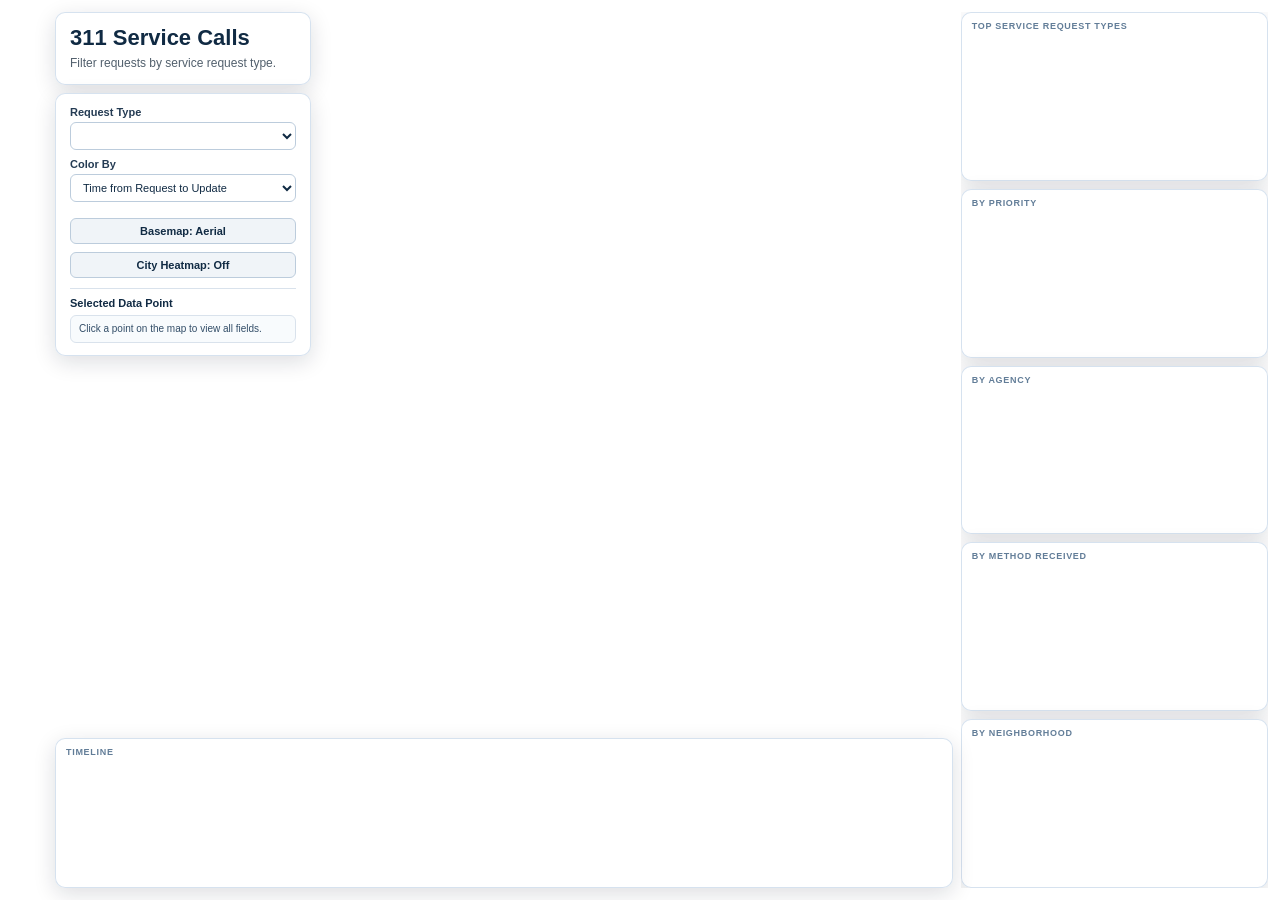
==== index.html @ 01a83998 "Level-7 heatmap" ====
<!DOCTYPE html>
<html>
<head>
    <title>Interactive map with Leaflet</title>
    <link rel="icon" href="data:;base64,iVBORwOKGO=" />
    <link rel="stylesheet" href="css/leaflet.css">
    <link rel="stylesheet" href="css/filterPanel.css">
    <link rel="stylesheet" href="css/barChart.css">
    <link rel="stylesheet" href="css/style.css">
    <link rel="stylesheet" href="css/neighborhoodHeatmap.css">
    <link rel="stylesheet" href="css/cityGridHeatmap.css">
    <link rel="stylesheet" href="css/priorityPieChart.css">
</head>
<body>

    <!-- Map: full-viewport base layer -->
    <div id="my-map"></div>

    <!-- Left column: header panel + toolbar panel stacked -->
    <div class="left-column">
        <div class="header-panel">
            <h1>311 Service Calls</h1>
            <p class="panel-description">Filter requests by service request type.</p>
        </div>
        <div class="toolbar-panel">
            <label for="sr-type-selector" class="filter-label">Request Type</label>
            <select id="sr-type-selector" class="filter-select"></select>
            <label for="color-by-selector" class="filter-label">Color By</label>
            <select id="color-by-selector" class="filter-select">
                <option value="timeGap">Time from Request to Update</option>
                <option value="neighborhood">Neighborhood</option>
                <option value="priority">Priority</option>
                <option value="agency">Public Agency</option>
            </select>
            <div id="color-legend" class="color-legend"></div>
            <button id="map-style-toggle" class="map-style-toggle" type="button">Basemap: Aerial</button>
            <button id="city-heatmap-toggle" class="map-style-toggle city-heatmap-toggle" type="button">City Heatmap: Off</button>
            <div id="filter-summary" class="filter-summary"></div>
            <div id="missing-gps" class="missing-gps-info"></div>
            <button id="clear-selection" class="clear-selection-btn" type="button" style="display:none;">Clear Selection</button>
            <div class="selected-point-panel">
                <div class="selected-point-title">Selected Data Point</div>
                <div id="selected-point-details" class="selected-point-details">Click a point on the map to view all fields.</div>
            </div>
        </div>
    </div>

    <!-- Charts panel: right side, full height, 5 charts -->
    <div class="charts-panel">
        <div class="chart-card" id="chart-sr-type">
            <div class="chart-title">Top Service Request Types</div>
            <div class="chart-legend-container"></div>
            <div class="chart-body"></div>
        </div>
        <div class="chart-card" id="chart-priority">
            <div class="chart-title">By Priority</div>
            <div class="chart-legend-container"></div>
            <div class="chart-body"></div>
        </div>
        <div class="chart-card" id="chart-agency">
            <div class="chart-title">By Agency</div>
            <div class="chart-legend-container"></div>
            <div class="chart-body"></div>
        </div>
        <div class="chart-card" id="chart-method-received">
            <div class="chart-title">By Method Received</div>
            <div class="chart-legend-container"></div>
            <div class="chart-body"></div>
        </div>
        <div class="chart-card" id="chart-neighborhood">
            <div class="chart-title">By Neighborhood</div>
            <div class="chart-legend-container"></div>
            <div class="chart-body"></div>
        </div>
    </div>

    <!-- Timeline panel: bottom center, spans between left side and charts panel -->
    <div class="timeline-panel">
        <div class="chart-title">Timeline</div>
        <div class="chart-body" id="chart-timeline"></div>
    </div>

    <div id="tooltip"></div>

    <script src="js/d3.v6.min.js"></script>
    <script src="js/leaflet.js"></script>
    <script src="js/leafletMap.js"></script>
    <script src="js/cityGridHeatmap.js"></script>
    <script src="js/filterPanel.js"></script>
    <script src="js/neighborhoodHeatmap.js"></script>
    <script src="js/priorityPieChart.js"></script>
    <script src="js/barChart.js"></script>
    <script src="js/main.js"></script>

</body>
</html>
---- css/leaflet.css ----
/* required styles */

.leaflet-pane,
.leaflet-tile,
.leaflet-marker-icon,
.leaflet-marker-shadow,
.leaflet-tile-container,
.leaflet-pane > svg,
.leaflet-pane > canvas,
.leaflet-zoom-box,
.leaflet-image-layer,
.leaflet-layer {
	position: absolute;
	left: 0;
	top: 0;
	}
.leaflet-container {
	overflow: hidden;
	}
.leaflet-tile,
.leaflet-marker-icon,
.leaflet-marker-shadow {
	-webkit-user-select: none;
	   -moz-user-select: none;
	        user-select: none;
	  -webkit-user-drag: none;
	}
/* Prevents IE11 from highlighting tiles in blue */
.leaflet-tile::selection {
	background: transparent;
}
/* Safari renders non-retina tile on retina better with this, but Chrome is worse */
.leaflet-safari .leaflet-tile {
	image-rendering: -webkit-optimize-contrast;
	}
/* hack that prevents hw layers "stretching" when loading new tiles */
.leaflet-safari .leaflet-tile-container {
	width: 1600px;
	height: 1600px;
	-webkit-transform-origin: 0 0;
	}
.leaflet-marker-icon,
.leaflet-marker-shadow {
	display: block;
	}
/* .leaflet-container svg: reset svg max-width decleration shipped in Joomla! (joomla.org) 3.x */
/* .leaflet-container img: map is broken in FF if you have max-width: 100% on tiles */
.leaflet-container .leaflet-overlay-pane svg,
.leaflet-container .leaflet-marker-pane img,
.leaflet-container .leaflet-shadow-pane img,
.leaflet-container .leaflet-tile-pane img,
.leaflet-container img.leaflet-image-layer,
.leaflet-container .leaflet-tile {
	max-width: none !important;
	max-height: none !important;
	}

.leaflet-container.leaflet-touch-zoom {
	-ms-touch-action: pan-x pan-y;
	touch-action: pan-x pan-y;
	}
.leaflet-container.leaflet-touch-drag {
	-ms-touch-action: pinch-zoom;
	/* Fallback for FF which doesn't support pinch-zoom */
	touch-action: none;
	touch-action: pinch-zoom;
}
.leaflet-container.leaflet-touch-drag.leaflet-touch-zoom {
	-ms-touch-action: none;
	touch-action: none;
}
.leaflet-container {
	-webkit-tap-highlight-color: transparent;
}
.leaflet-container a {
	-webkit-tap-highlight-color: rgba(51, 181, 229, 0.4);
}
.leaflet-tile {
	filter: inherit;
	visibility: hidden;
	}
.leaflet-tile-loaded {
	visibility: inherit;
	}
.leaflet-zoom-box {
	width: 0;
	height: 0;
	-moz-box-sizing: border-box;
	     box-sizing: border-box;
	z-index: 800;
	}
/* workaround for https://bugzilla.mozilla.org/show_bug.cgi?id=888319 */
.leaflet-overlay-pane svg {
	-moz-user-select: none;
	}

.leaflet-pane         { z-index: 400; }

.leaflet-tile-pane    { z-index: 200; }
.leaflet-overlay-pane { z-index: 400; }
.leaflet-shadow-pane  { z-index: 500; }
.leaflet-marker-pane  { z-index: 600; }
.leaflet-tooltip-pane   { z-index: 650; }
.leaflet-popup-pane   { z-index: 700; }

.leaflet-map-pane canvas { z-index: 100; }
.leaflet-map-pane svg    { z-index: 200; }

.leaflet-vml-shape {
	width: 1px;
	height: 1px;
	}
.lvml {
	behavior: url(#default#VML);
	display: inline-block;
	position: absolute;
	}


/* control positioning */

.leaflet-control {
	position: relative;
	z-index: 800;
	pointer-events: visiblePainted; /* IE 9-10 doesn't have auto */
	pointer-events: auto;
	}
.leaflet-top,
.leaflet-bottom {
	position: absolute;
	z-index: 1000;
	pointer-events: none;
	}
.leaflet-top {
	top: 0;
	}
.leaflet-right {
	right: 0;
	}
.leaflet-bottom {
	bottom: 0;
	}
.leaflet-left {
	left: 0;
	}
.leaflet-control {
	float: left;
	clear: both;
	}
.leaflet-right .leaflet-control {
	float: right;
	}
.leaflet-top .leaflet-control {
	margin-top: 10px;
	}
.leaflet-bottom .leaflet-control {
	margin-bottom: 10px;
	}
.leaflet-left .leaflet-control {
	margin-left: 10px;
	}
.leaflet-right .leaflet-control {
	margin-right: 10px;
	}


/* zoom and fade animations */

.leaflet-fade-anim .leaflet-tile {
	will-change: opacity;
	}
.leaflet-fade-anim .leaflet-popup {
	opacity: 0;
	-webkit-transition: opacity 0.2s linear;
	   -moz-transition: opacity 0.2s linear;
	        transition: opacity 0.2s linear;
	}
.leaflet-fade-anim .leaflet-map-pane .leaflet-popup {
	opacity: 1;
	}
.leaflet-zoom-animated {
	-webkit-transform-origin: 0 0;
	    -ms-transform-origin: 0 0;
	        transform-origin: 0 0;
	}
.leaflet-zoom-anim .leaflet-zoom-animated {
	will-change: transform;
	}
.leaflet-zoom-anim .leaflet-zoom-animated {
	-webkit-transition: -webkit-transform 0.25s cubic-bezier(0,0,0.25,1);
	   -moz-transition:    -moz-transform 0.25s cubic-bezier(0,0,0.25,1);
	        transition:         transform 0.25s cubic-bezier(0,0,0.25,1);
	}
.leaflet-zoom-anim .leaflet-tile,
.leaflet-pan-anim .leaflet-tile {
	-webkit-transition: none;
	   -moz-transition: none;
	        transition: none;
	}

.leaflet-zoom-anim .leaflet-zoom-hide {
	visibility: hidden;
	}


/* cursors */

.leaflet-interactive {
	cursor: pointer;
	}
.leaflet-grab {
	cursor: -webkit-grab;
	cursor:    -moz-grab;
	cursor:         grab;
	}
.leaflet-crosshair,
.leaflet-crosshair .leaflet-interactive {
	cursor: crosshair;
	}
.leaflet-popup-pane,
.leaflet-control {
	cursor: auto;
	}
.leaflet-dragging .leaflet-grab,
.leaflet-dragging .leaflet-grab .leaflet-interactive,
.leaflet-dragging .leaflet-marker-draggable {
	cursor: move;
	cursor: -webkit-grabbing;
	cursor:    -moz-grabbing;
	cursor:         grabbing;
	}

/* marker & overlays interactivity */
.leaflet-marker-icon,
.leaflet-marker-shadow,
.leaflet-image-layer,
.leaflet-pane > svg path,
.leaflet-tile-container {
	pointer-events: none;
	}

.leaflet-marker-icon.leaflet-interactive,
.leaflet-image-layer.leaflet-interactive,
.leaflet-pane > svg path.leaflet-interactive,
svg.leaflet-image-layer.leaflet-interactive path {
	pointer-events: visiblePainted; /* IE 9-10 doesn't have auto */
	pointer-events: auto;
	}

/* visual tweaks */

.leaflet-container {
	background: #ddd;
	outline: 0;
	}
.leaflet-container a {
	color: #0078A8;
	}
.leaflet-container a.leaflet-active {
	outline: 2px solid orange;
	}
.leaflet-zoom-box {
	border: 2px dotted #38f;
	background: rgba(255,255,255,0.5);
	}


/* general typography */
.leaflet-container {
	font: 12px/1.5 "Helvetica Neue", Arial, Helvetica, sans-serif;
	}


/* general toolbar styles */

.leaflet-bar {
	box-shadow: 0 1px 5px rgba(0,0,0,0.65);
	border-radius: 4px;
	}
.leaflet-bar a,
.leaflet-bar a:hover {
	background-color: #fff;
	border-bottom: 1px solid #ccc;
	width: 26px;
	height: 26px;
	line-height: 26px;
	display: block;
	text-align: center;
	text-decoration: none;
	color: black;
	}
.leaflet-bar a,
.leaflet-control-layers-toggle {
	background-position: 50% 50%;
	background-repeat: no-repeat;
	display: block;
	}
.leaflet-bar a:hover {
	background-color: #f4f4f4;
	}
.leaflet-bar a:first-child {
	border-top-left-radius: 4px;
	border-top-right-radius: 4px;
	}
.leaflet-bar a:last-child {
	border-bottom-left-radius: 4px;
	border-bottom-right-radius: 4px;
	border-bottom: none;
	}
.leaflet-bar a.leaflet-disabled {
	cursor: default;
	background-color: #f4f4f4;
	color: #bbb;
	}

.leaflet-touch .leaflet-bar a {
	width: 30px;
	height: 30px;
	line-height: 30px;
	}
.leaflet-touch .leaflet-bar a:first-child {
	border-top-left-radius: 2px;
	border-top-right-radius: 2px;
	}
.leaflet-touch .leaflet-bar a:last-child {
	border-bottom-left-radius: 2px;
	border-bottom-right-radius: 2px;
	}

/* zoom control */

.leaflet-control-zoom-in,
.leaflet-control-zoom-out {
	font: bold 18px 'Lucida Console', Monaco, monospace;
	text-indent: 1px;
	}

.leaflet-touch .leaflet-control-zoom-in, .leaflet-touch .leaflet-control-zoom-out  {
	font-size: 22px;
	}


/* layers control */

.leaflet-control-layers {
	box-shadow: 0 1px 5px rgba(0,0,0,0.4);
	background: #fff;
	border-radius: 5px;
	}
.leaflet-control-layers-toggle {
	background-image: url(images/layers.png);
	width: 36px;
	height: 36px;
	}
.leaflet-retina .leaflet-control-layers-toggle {
	background-image: url(images/layers-2x.png);
	background-size: 26px 26px;
	}
.leaflet-touch .leaflet-control-layers-toggle {
	width: 44px;
	height: 44px;
	}
.leaflet-control-layers .leaflet-control-layers-list,
.leaflet-control-layers-expanded .leaflet-control-layers-toggle {
	display: none;
	}
.leaflet-control-layers-expanded .leaflet-control-layers-list {
	display: block;
	position: relative;
	}
.leaflet-control-layers-expanded {
	padding: 6px 10px 6px 6px;
	color: #333;
	background: #fff;
	}
.leaflet-control-layers-scrollbar {
	overflow-y: scroll;
	overflow-x: hidden;
	padding-right: 5px;
	}
.leaflet-control-layers-selector {
	margin-top: 2px;
	position: relative;
	top: 1px;
	}
.leaflet-control-layers label {
	display: block;
	}
.leaflet-control-layers-separator {
	height: 0;
	border-top: 1px solid #ddd;
	margin: 5px -10px 5px -6px;
	}

/* Default icon URLs */
.leaflet-default-icon-path {
	background-image: url(images/marker-icon.png);
	}


/* attribution and scale controls */

.leaflet-container .leaflet-control-attribution {
	background: #fff;
	background: rgba(255, 255, 255, 0.7);
	margin: 0;
	}
.leaflet-control-attribution,
.leaflet-control-scale-line {
	padding: 0 5px;
	color: #333;
	}
.leaflet-control-attribution a {
	text-decoration: none;
	}
.leaflet-control-attribution a:hover {
	text-decoration: underline;
	}
.leaflet-container .leaflet-control-attribution,
.leaflet-container .leaflet-control-scale {
	font-size: 11px;
	}
.leaflet-left .leaflet-control-scale {
	margin-left: 5px;
	}
.leaflet-bottom .leaflet-control-scale {
	margin-bottom: 5px;
	}
.leaflet-control-scale-line {
	border: 2px solid #777;
	border-top: none;
	line-height: 1.1;
	padding: 2px 5px 1px;
	font-size: 11px;
	white-space: nowrap;
	overflow: hidden;
	-moz-box-sizing: border-box;
	     box-sizing: border-box;

	background: #fff;
	background: rgba(255, 255, 255, 0.5);
	}
.leaflet-control-scale-line:not(:first-child) {
	border-top: 2px solid #777;
	border-bottom: none;
	margin-top: -2px;
	}
.leaflet-control-scale-line:not(:first-child):not(:last-child) {
	border-bottom: 2px solid #777;
	}

.leaflet-touch .leaflet-control-attribution,
.leaflet-touch .leaflet-control-layers,
.leaflet-touch .leaflet-bar {
	box-shadow: none;
	}
.leaflet-touch .leaflet-control-layers,
.leaflet-touch .leaflet-bar {
	border: 2px solid rgba(0,0,0,0.2);
	background-clip: padding-box;
	}


/* popup */

.leaflet-popup {
	position: absolute;
	text-align: center;
	margin-bottom: 20px;
	}
.leaflet-popup-content-wrapper {
	padding: 1px;
	text-align: left;
	border-radius: 12px;
	}
.leaflet-popup-content {
	margin: 13px 19px;
	line-height: 1.4;
	}
.leaflet-popup-content p {
	margin: 18px 0;
	}
.leaflet-popup-tip-container {
	width: 40px;
	height: 20px;
	position: absolute;
	left: 50%;
	margin-left: -20px;
	overflow: hidden;
	pointer-events: none;
	}
.leaflet-popup-tip {
	width: 17px;
	height: 17px;
	padding: 1px;

	margin: -10px auto 0;

	-webkit-transform: rotate(45deg);
	   -moz-transform: rotate(45deg);
	    -ms-transform: rotate(45deg);
	        transform: rotate(45deg);
	}
.leaflet-popup-content-wrapper,
.leaflet-popup-tip {
	background: white;
	color: #333;
	box-shadow: 0 3px 14px rgba(0,0,0,0.4);
	}
.leaflet-container a.leaflet-popup-close-button {
	position: absolute;
	top: 0;
	right: 0;
	padding: 4px 4px 0 0;
	border: none;
	text-align: center;
	width: 18px;
	height: 14px;
	font: 16px/14px Tahoma, Verdana, sans-serif;
	color: #c3c3c3;
	text-decoration: none;
	font-weight: bold;
	background: transparent;
	}
.leaflet-container a.leaflet-popup-close-button:hover {
	color: #999;
	}
.leaflet-popup-scrolled {
	overflow: auto;
	border-bottom: 1px solid #ddd;
	border-top: 1px solid #ddd;
	}

.leaflet-oldie .leaflet-popup-content-wrapper {
	-ms-zoom: 1;
	}
.leaflet-oldie .leaflet-popup-tip {
	width: 24px;
	margin: 0 auto;

	-ms-filter: "progid:DXImageTransform.Microsoft.Matrix(M11=0.70710678, M12=0.70710678, M21=-0.70710678, M22=0.70710678)";
	filter: progid:DXImageTransform.Microsoft.Matrix(M11=0.70710678, M12=0.70710678, M21=-0.70710678, M22=0.70710678);
	}
.leaflet-oldie .leaflet-popup-tip-container {
	margin-top: -1px;
	}

.leaflet-oldie .leaflet-control-zoom,
.leaflet-oldie .leaflet-control-layers,
.leaflet-oldie .leaflet-popup-content-wrapper,
.leaflet-oldie .leaflet-popup-tip {
	border: 1px solid #999;
	}


/* div icon */

.leaflet-div-icon {
	background: #fff;
	border: 1px solid #666;
	}


/* Tooltip */
/* Base styles for the element that has a tooltip */
.leaflet-tooltip {
	position: absolute;
	padding: 6px;
	background-color: #fff;
	border: 1px solid #fff;
	border-radius: 3px;
	color: #222;
	white-space: nowrap;
	-webkit-user-select: none;
	-moz-user-select: none;
	-ms-user-select: none;
	user-select: none;
	pointer-events: none;
	box-shadow: 0 1px 3px rgba(0,0,0,0.4);
	}
.leaflet-tooltip.leaflet-clickable {
	cursor: pointer;
	pointer-events: auto;
	}
.leaflet-tooltip-top:before,
.leaflet-tooltip-bottom:before,
.leaflet-tooltip-left:before,
.leaflet-tooltip-right:before {
	position: absolute;
	pointer-events: none;
	border: 6px solid transparent;
	background: transparent;
	content: "";
	}

/* Directions */

.leaflet-tooltip-bottom {
	margin-top: 6px;
}
.leaflet-tooltip-top {
	margin-top: -6px;
}
.leaflet-tooltip-bottom:before,
.leaflet-tooltip-top:before {
	left: 50%;
	margin-left: -6px;
	}
.leaflet-tooltip-top:before {
	bottom: 0;
	margin-bottom: -12px;
	border-top-color: #fff;
	}
.leaflet-tooltip-bottom:before {
	top: 0;
	margin-top: -12px;
	margin-left: -6px;
	border-bottom-color: #fff;
	}
.leaflet-tooltip-left {
	margin-left: -6px;
}
.leaflet-tooltip-right {
	margin-left: 6px;
}
.leaflet-tooltip-left:before,
.leaflet-tooltip-right:before {
	top: 50%;
	margin-top: -6px;
	}
.leaflet-tooltip-left:before {
	right: 0;
	margin-right: -12px;
	border-left-color: #fff;
	}
.leaflet-tooltip-right:before {
	left: 0;
	margin-left: -12px;
	border-right-color: #fff;
	}
---- css/filterPanel.css ----
/* Form elements inside .toolbar-panel */

.filter-label {
  display: block;
  margin-top: 8px;
  margin-bottom: 4px;
  font-size: 11px;
  font-weight: 600;
  color: #243b53;
}

.filter-label:first-child {
  margin-top: 0;
}

.filter-select {
  width: 100%;
  padding: 6px 8px;
  border: 1px solid #bcccdc;
  border-radius: 6px;
  font-size: 11px;
  background: #fff;
  color: #102a43;
}

.filter-select:focus {
  outline: 2px solid #9fb3c8;
  outline-offset: 1px;
}

.map-style-toggle {
  margin-top: 8px;
  width: 100%;
  padding: 6px 8px;
  border: 1px solid #bcccdc;
  border-radius: 6px;
  font-size: 11px;
  font-weight: 600;
  background: #f0f4f8;
  color: #102a43;
  cursor: pointer;
}

.map-style-toggle:hover {
  background: #d9e2ec;
}

.city-heatmap-toggle.active {
  background: #c7f9cc;
  border-color: #78c686;
  color: #0b4f1f;
}

/* ── Color legend ─────────────────────────────────────── */
.color-legend {
  margin-top: 8px;
}

.legend-gradient-bar {
  height: 10px;
  border-radius: 3px;
  width: 100%;
}

.legend-gradient-labels {
  display: flex;
  justify-content: space-between;
  font-size: 9px;
  color: #627d98;
  margin-top: 3px;
}

.legend-swatch-list {
  max-height: 130px;
  overflow-y: auto;
}

.legend-swatch-item {
  display: flex;
  align-items: center;
  gap: 6px;
  padding: 2px 0;
  font-size: 10px;
  color: #334e68;
}

.legend-swatch {
  width: 10px;
  height: 10px;
  border-radius: 2px;
  flex-shrink: 0;
}

.legend-swatch-label {
  white-space: nowrap;
  overflow: hidden;
  text-overflow: ellipsis;
}

.filter-summary {
  margin-top: 8px;
  font-size: 10px;
  color: #486581;
}

.missing-gps-info:empty {
  display: none;
}

.missing-gps-info {
  margin-top: 6px;
  font-size: 10px;
  color: #7b5c1e;
  background: #fef9ec;
  border: 1px solid #f0d070;
  border-radius: 5px;
  padding: 4px 7px;
  line-height: 1.4;
}

.selected-point-panel {
  margin-top: 10px;
  padding-top: 8px;
  border-top: 1px solid #d9e2ec;
}

.selected-point-title {
  font-size: 11px;
  font-weight: 700;
  color: #102a43;
  margin-bottom: 6px;
}

.clear-selection-btn {
  width: 100%;
  margin-top: 8px;
  margin-bottom: 6px;
  padding: 5px 8px;
  border: 1px solid #bcccdc;
  border-radius: 6px;
  background: #f0f4f8;
  color: #102a43;
  font-size: 11px;
  font-weight: 600;
  cursor: pointer;
}

.clear-selection-btn:hover {
  background: #d9e2ec;
}

.selected-point-details {
  overflow-y: auto;
  font-size: 10px;
  line-height: 1.4;
  color: #334e68;
  background: #f8fbfd;
  border: 1px solid #d9e2ec;
  border-radius: 6px;
  padding: 6px 8px;
}

.detail-row {
  margin-bottom: 3px;
  word-break: break-word;
}

.detail-key {
  font-weight: 700;
  color: #243b53;
}
---- css/barChart.css ----
/* ── Bar Chart ───────────────────────────────────────────── */

/* Bars */
.bar-chart-bar {
  rx: 2;
  cursor: pointer;
}

.bar-chart-bar.active {
  stroke: #d64545;
  stroke-width: 2;
}

#tooltip .bar-tooltip {
  font-size: 12px;
  line-height: 1.5;
  color: #102a43;
}

#tooltip .bar-tooltip strong {
  font-size: 12px;
  font-weight: 700;
  color: #0b2138;
}

/* Value labels to the right of each bar */
.bar-chart-label {
  font-size: 9px;
  fill: #52606d;
  font-family: "Segoe UI", Tahoma, Geneva, Verdana, sans-serif;
}

/* Y-axis category labels */
.bar-chart-y-axis .tick text {
  font-size: 9px;
  fill: #3d4f61;
  font-family: "Segoe UI", Tahoma, Geneva, Verdana, sans-serif;
}

/* Hide the Y-axis domain line */
.bar-chart-y-axis .domain {
  display: none;
}

/* Scrollable chart body */
.bar-chart-body--scrollable {
  overflow-y: auto;
  overflow-x: hidden;
}
---- css/style.css ----
* {
  box-sizing: border-box;
}

body {
  margin: 0;
  overflow: hidden;
  font-family: "Segoe UI", Tahoma, Geneva, Verdana, sans-serif;
  color: #1f2933;
}

/* ── Map: full-viewport base layer ───────────────────────── */
#my-map {
  position: fixed;
  inset: 0;
  z-index: 0;
}

/* ── Shared glass-panel surface ──────────────────────────── */
.header-panel,
.toolbar-panel,
.chart-card,
.timeline-panel {
  background: rgba(255, 255, 255, 0.92);
  backdrop-filter: blur(12px);
  -webkit-backdrop-filter: blur(12px);
  border: 1px solid rgba(209, 223, 237, 0.88);
  border-radius: 10px;
  box-shadow: 0 6px 22px rgba(15, 23, 42, 0.14);
}

/* ── Left column: header + toolbar stacked ───────────────── */
.left-column {
  position: fixed;
  top: 12px;
  left: 55px;       /* clear Leaflet zoom controls (~34 px wide) */
  bottom: auto;
  max-height: calc(100vh - 162px); /* 12px top + 130px timeline + 8px gap + 12px bottom */
  width: clamp(200px, 20vw, 270px);
  z-index: 900;
  display: flex;
  flex-direction: column;
  gap: 8px;
  pointer-events: none; /* clicks pass through column gaps to the map */
}

.header-panel {
  pointer-events: all;
  padding: 12px 14px;
  flex-shrink: 0;
}

.header-panel h1 {
  margin: 0 0 4px;
  font-size: 22px;
  font-weight: 700;
  color: #102a43;
}

.panel-description {
  margin: 0;
  font-size: 12px;
  color: #52606d;
  line-height: 1.4;
}

.toolbar-panel {
  pointer-events: all;
  padding: 12px 14px;
  flex: 1;
  min-height: 0;
  overflow-y: auto;
}

/* ── Timeline panel: bottom center ───────────────────────── */
.timeline-panel {
  position: fixed;
  bottom: 12px;
  left: 55px;
  right: calc(20px + clamp(220px, 24vw, 330px));
  height: 150px;
  z-index: 900;
  padding: 8px 10px 6px;
  display: flex;
  flex-direction: column;
  pointer-events: all;
}

/* ── Charts panel: right side, full height ───────────────── */
.charts-panel {
  position: fixed;
  top: 12px;
  right: 12px;
  bottom: 12px; 
  width: clamp(220px, 24vw, 330px);
  z-index: 900;
  display: flex;
  flex-direction: column;
  gap: 8px;
  pointer-events: none;
  overflow: hidden;
}

.chart-card {
  pointer-events: all;
  flex: 1;
  min-height: 0;
  display: flex;
  flex-direction: column;
  padding: 8px 10px 6px;
  overflow: hidden;
}

.chart-title {
  font-size: 9px;
  font-weight: 700;
  text-transform: uppercase;
  letter-spacing: 0.7px;
  color: #627d98;
  margin-bottom: 4px;
  flex-shrink: 0;
}

.chart-body {
  flex: 1;
  min-height: 0;
  position: relative;
  overflow: hidden;
}

.chart-legend-container {
  flex-shrink: 0;
  margin-bottom: 3px;
}

/* ── Tooltip ─────────────────────────────────────────────── */
#tooltip {
  position: fixed;
  pointer-events: none;
  z-index: 9999;
  opacity: 0;
  background: #fff;
  border: 1px solid #ddd;
  border-radius: 5px;
  box-shadow: 0 4px 14px rgba(0, 0, 0, 0.15);
  font-size: 12px;
  padding: 6px 10px;
  max-width: 260px;
}

.tooltip-label {
  font-weight: 500;
  font-size: 10px;
  color: #555;
  line-height: 1.65;
}

/* ── Responsive ──────────────────────────────────────────── */
@media (max-width: 1100px) {
  .left-column {
    width: clamp(190px, 22vw, 260px);
  }
  .charts-panel {
    width: clamp(200px, 26vw, 300px);
  }
}

@media (max-width: 800px) {
  .left-column {
    left: 12px;
    width: clamp(180px, 42vw, 240px);
  }
  .charts-panel {
    width: clamp(180px, 38vw, 260px);
  }
}

/* Basemap toggle button styles */
#basemap-toggle,
.basemap-toggle,
button[data-control="basemap"] {
  border: 1px solid #c7d2da;
  border-radius: 6px;
  padding: 6px 10px;
  font-size: 12px;
  font-weight: 600;
  transition: background-color 0.2s ease, color 0.2s ease, border-color 0.2s ease;
}

/* Aerial mode: light green */
#basemap-toggle.aerial,
.basemap-toggle.aerial,
button[data-control="basemap"].aerial {
  background-color: #dff5e3;
  color: #123b1f;
  border-color: #b7e3c0;
}

/* Roads/Boundaries mode: light yellow */
#basemap-toggle.roads,
#basemap-toggle.boundaries,
.basemap-toggle.roads,
.basemap-toggle.boundaries,
button[data-control="basemap"].roads,
button[data-control="basemap"].boundaries {
  background-color: #fff6cc;
  color: #4a3b00;
  border-color: #f0df94;
}

/* Clear selection button default: red */
#clear-selection,
.chart-clear-btn,
button[data-control="clear-selection"],
.leaflet-control-clear {
  background-color: #d93a2f !important;
  color: #ffffff !important;
  border: 1px solid #b72c23 !important;
  border-radius: 6px;
  font-weight: 700;
  transition: background-color 0.2s ease, color 0.2s ease, border-color 0.2s ease;
}

/* Clear selection hover: black */
#clear-selection:hover,
.chart-clear-btn:hover,
button[data-control="clear-selection"]:hover,
.leaflet-control-clear:hover {
  background-color: #000000 !important;
  color: #ffffff !important;
  border-color: #000000 !important;
}
---- css/neighborhoodHeatmap.css ----
#chart-neighborhood .chart-body.neighborhood-heatmap-body {
  overflow-y: auto;
  padding-right: 2px;
}

.neighborhood-heatmap-scroll {
  min-height: 100%;
}

.neighborhood-heatmap-svg {
  display: block;
}

.heatmap-rect {
  stroke: rgba(9, 30, 66, 0.35);
  stroke-width: 1;
}

.heatmap-tile.hovered .heatmap-rect {
  stroke: #102a43;
  stroke-width: 1.5;
}

.heatmap-rect.active {
  stroke: #d64545;
  stroke-width: 2;
}

.heatmap-tile-label {
  font-size: 8px;
  font-weight: 700;
  fill: #102a43;
  text-anchor: middle;
  dominant-baseline: middle;
  pointer-events: none;
  text-transform: uppercase;
}

.neighborhood-heatmap-empty {
  width: 100%;
  height: 100%;
  align-items: center;
  justify-content: center;
  text-align: center;
  font-size: 10px;
  color: #627d98;
  padding: 8px;
}

#tooltip .neighborhood-tooltip {
  font-size: 12px;
  line-height: 1.5;
  color: #102a43;
}

#tooltip .neighborhood-tooltip strong {
  font-size: 12px;
  font-weight: 700;
  color: #0b2138;
}
---- css/cityGridHeatmap.css ----
.city-grid-heatmap-cell {
  stroke-opacity: 0.42;
}

.city-grid-heatmap-label {
  background: transparent;
  border: none;
}

.city-grid-heatmap-label span {
  display: inline-flex;
  align-items: center;
  justify-content: center;
  min-width: 22px;
  height: 14px;
  padding: 0 3px;
  font-size: 9px;
  font-weight: 700;
  color: #0b1f35;
  background: rgba(255, 255, 255, 0.7);
  border: 1px solid rgba(148, 163, 184, 0.85);
  border-radius: 3px;
  line-height: 1;
}
---- css/priorityPieChart.css ----
#chart-priority .chart-body.priority-pie-body {
  display: flex;
  align-items: center;
  justify-content: center;
  overflow: hidden;
}

.priority-pie-svg {
  display: block;
}

.priority-slice {
  stroke: rgba(11, 33, 56, 0.45);
  stroke-width: 1;
  cursor: pointer;
}

.priority-slice.hovered {
  stroke: #102a43;
  stroke-width: 2;
}

.priority-slice.active {
  stroke: #d64545;
  stroke-width: 2.5;
}

.priority-pie-empty {
  width: 100%;
  height: 100%;
  align-items: center;
  justify-content: center;
  text-align: center;
  font-size: 10px;
  color: #627d98;
  padding: 8px;
}

#tooltip .priority-tooltip {
  font-size: 12px;
  line-height: 1.5;
  color: #102a43;
}

#tooltip .priority-tooltip strong {
  font-size: 12px;
  font-weight: 700;
  color: #0b2138;
}
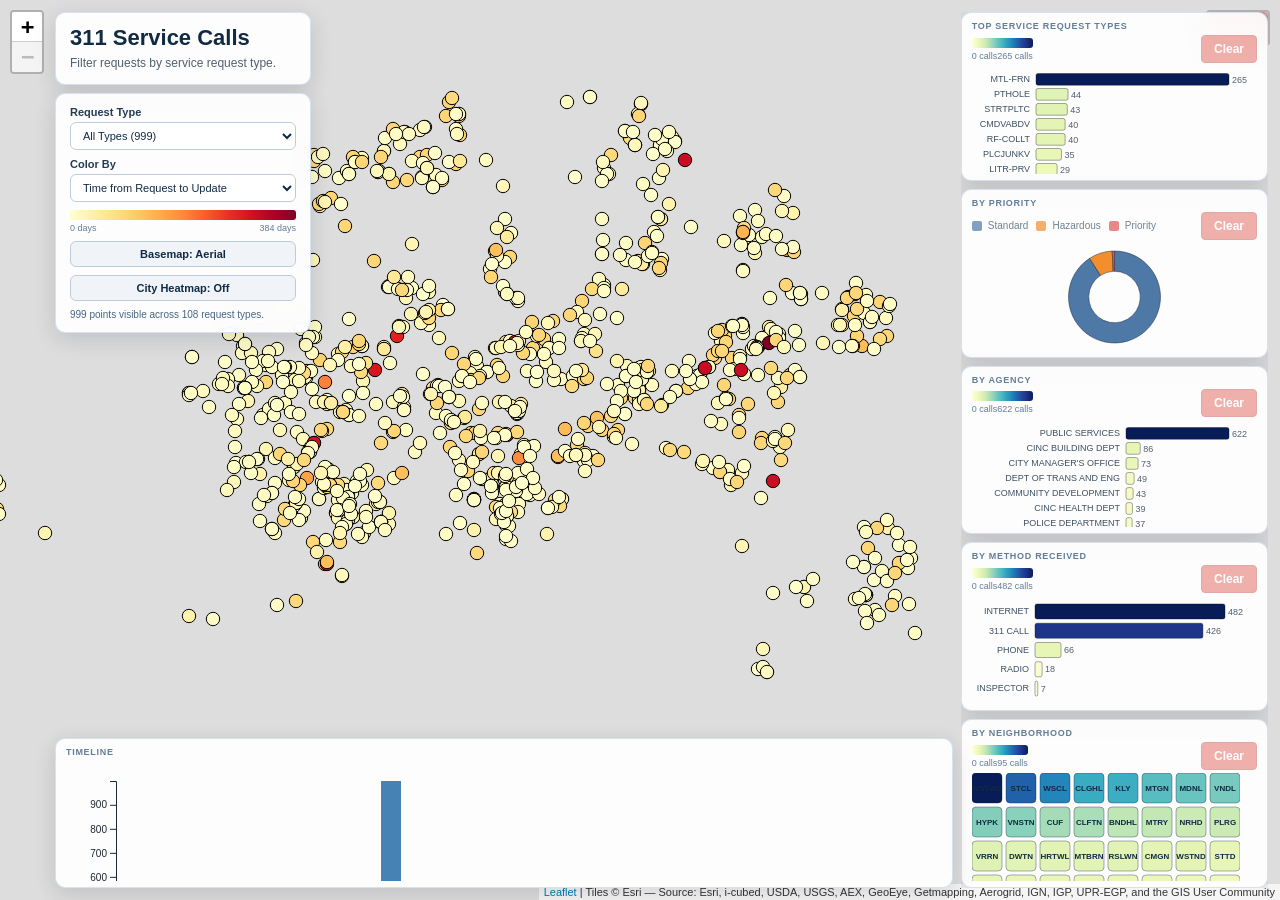
==== commit 439578a2: "add and fix timeline visualization" ====
--- a/index.html
+++ b/index.html
@@ -13,10 +13,8 @@
 </head>
 <body>
 
-    <!-- Map: full-viewport base layer -->
     <div id="my-map"></div>
 
-    <!-- Left column: header panel + toolbar panel stacked -->
     <div class="left-column">
         <div class="header-panel">
             <h1>311 Service Calls</h1>
@@ -45,7 +43,6 @@
         </div>
     </div>
 
-    <!-- Charts panel: right side, full height, 5 charts -->
     <div class="charts-panel">
         <div class="chart-card" id="chart-sr-type">
             <div class="chart-title">Top Service Request Types</div>
@@ -74,10 +71,10 @@
         </div>
     </div>
 
-    <!-- Timeline panel: bottom center, spans between left side and charts panel -->
+    <!-- ✅ FIX 1: id changed to "timeline" and kept INSIDE body -->
     <div class="timeline-panel">
         <div class="chart-title">Timeline</div>
-        <div class="chart-body" id="chart-timeline"></div>
+        <div class="chart-body" id="timeline"></div>
     </div>
 
     <div id="tooltip"></div>
@@ -90,6 +87,7 @@
     <script src="js/neighborhoodHeatmap.js"></script>
     <script src="js/priorityPieChart.js"></script>
     <script src="js/barChart.js"></script>
+    <script src="js/timeline.js"></script>
     <script src="js/main.js"></script>
 
 </body>
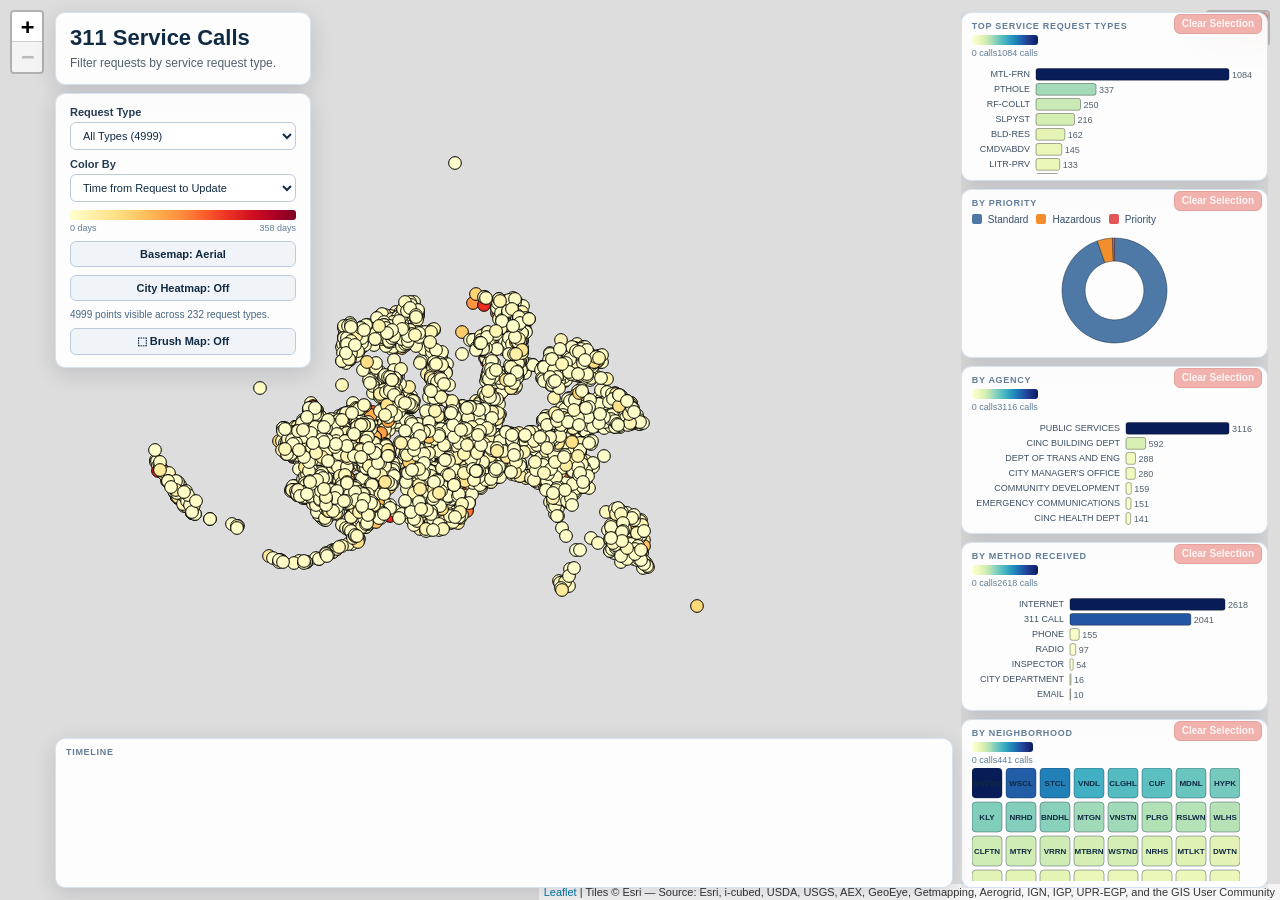
==== commit fc5f250f: "- Clear selection button changes for all the maps" ====
--- a/index.html
+++ b/index.html
@@ -13,8 +13,10 @@
 </head>
 <body>
 
+    <!-- Map: full-viewport base layer -->
     <div id="my-map"></div>
 
+    <!-- Left column: header panel + toolbar panel stacked -->
     <div class="left-column">
         <div class="header-panel">
             <h1>311 Service Calls</h1>
@@ -43,6 +45,7 @@
         </div>
     </div>
 
+    <!-- Charts panel: right side, full height, 5 charts -->
     <div class="charts-panel">
         <div class="chart-card" id="chart-sr-type">
             <div class="chart-title">Top Service Request Types</div>
@@ -71,10 +74,10 @@
         </div>
     </div>
 
-    <!-- ✅ FIX 1: id changed to "timeline" and kept INSIDE body -->
+    <!-- Timeline panel: bottom center, spans between left side and charts panel -->
     <div class="timeline-panel">
         <div class="chart-title">Timeline</div>
-        <div class="chart-body" id="timeline"></div>
+        <div class="chart-body" id="chart-timeline"></div>
     </div>
 
     <div id="tooltip"></div>
@@ -87,7 +90,6 @@
     <script src="js/neighborhoodHeatmap.js"></script>
     <script src="js/priorityPieChart.js"></script>
     <script src="js/barChart.js"></script>
-    <script src="js/timeline.js"></script>
     <script src="js/main.js"></script>
 
 </body>
--- a/css/style.css
+++ b/css/style.css
@@ -105,10 +105,40 @@
   pointer-events: all;
   flex: 1;
   min-height: 0;
+  position: relative;
   display: flex;
   flex-direction: column;
   padding: 8px 10px 6px;
   overflow: hidden;
+}
+
+.chart-clear-selection-btn {
+  position: absolute;
+  top: 1px;
+  right: 5px;
+  border: 1px solid #b42318;
+  border-radius: 6px;
+  background: #d92d20;
+  color: #ffffff;
+  font-size: 10px;
+  font-weight: 700;
+  line-height: 1;
+  padding: 4px 7px;
+  cursor: pointer;
+  z-index: 2;
+  transition: background-color 0.18s ease, border-color 0.18s ease;
+}
+
+.chart-clear-selection-btn:hover:not(:disabled) {
+  background: #000000;
+  border-color: #000000;
+}
+
+.chart-clear-selection-btn:disabled {
+  background: #f1b1ad;
+  border-color: #e4a19d;
+  color: #fff6f5;
+  cursor: not-allowed;
 }
 
 .chart-title {
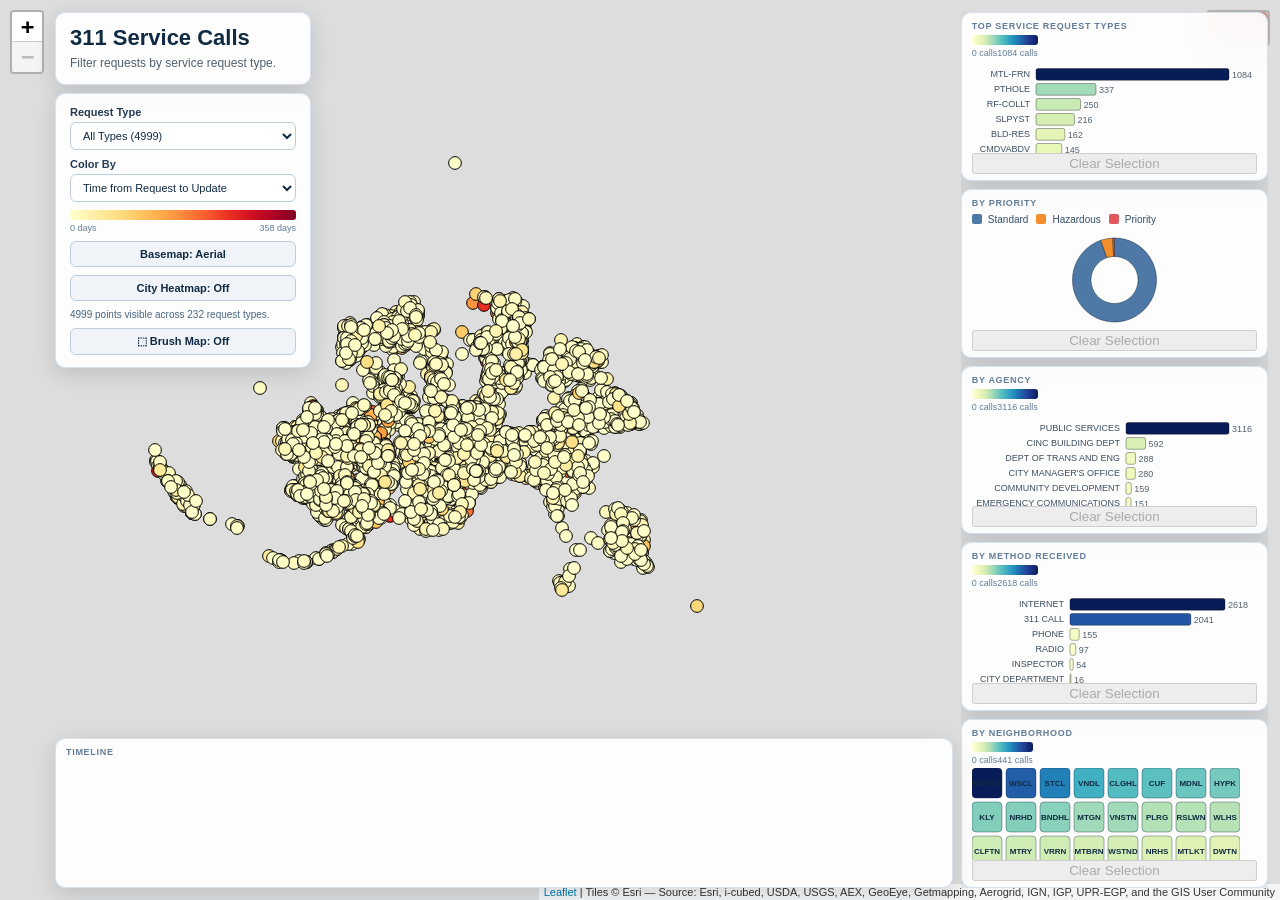
==== commit bab28da2: "Fixes on the chart display, created new css" ====
--- a/index.html
+++ b/index.html
@@ -7,16 +7,15 @@
     <link rel="stylesheet" href="css/filterPanel.css">
     <link rel="stylesheet" href="css/barChart.css">
     <link rel="stylesheet" href="css/style.css">
+    <link rel="stylesheet" href="css/timelineChart.css">
     <link rel="stylesheet" href="css/neighborhoodHeatmap.css">
     <link rel="stylesheet" href="css/cityGridHeatmap.css">
     <link rel="stylesheet" href="css/priorityPieChart.css">
 </head>
 <body>
 
-    <!-- Map: full-viewport base layer -->
     <div id="my-map"></div>
 
-    <!-- Left column: header panel + toolbar panel stacked -->
     <div class="left-column">
         <div class="header-panel">
             <h1>311 Service Calls</h1>
@@ -45,7 +44,6 @@
         </div>
     </div>
 
-    <!-- Charts panel: right side, full height, 5 charts -->
     <div class="charts-panel">
         <div class="chart-card" id="chart-sr-type">
             <div class="chart-title">Top Service Request Types</div>
@@ -74,10 +72,10 @@
         </div>
     </div>
 
-    <!-- Timeline panel: bottom center, spans between left side and charts panel -->
+    <!-- ✅ FIX 1: id changed to "timeline" and kept INSIDE body -->
     <div class="timeline-panel">
         <div class="chart-title">Timeline</div>
-        <div class="chart-body" id="chart-timeline"></div>
+        <div class="chart-body" id="timeline"></div>
     </div>
 
     <div id="tooltip"></div>
@@ -90,6 +88,7 @@
     <script src="js/neighborhoodHeatmap.js"></script>
     <script src="js/priorityPieChart.js"></script>
     <script src="js/barChart.js"></script>
+    <script src="js/timeline.js"></script>
     <script src="js/main.js"></script>
 
 </body>
--- a/css/style.css
+++ b/css/style.css
@@ -19,8 +19,7 @@
 /* ── Shared glass-panel surface ──────────────────────────── */
 .header-panel,
 .toolbar-panel,
-.chart-card,
-.timeline-panel {
+.chart-card {
   background: rgba(255, 255, 255, 0.92);
   backdrop-filter: blur(12px);
   -webkit-backdrop-filter: blur(12px);
@@ -72,20 +71,6 @@
   overflow-y: auto;
 }
 
-/* ── Timeline panel: bottom center ───────────────────────── */
-.timeline-panel {
-  position: fixed;
-  bottom: 12px;
-  left: 55px;
-  right: calc(20px + clamp(220px, 24vw, 330px));
-  height: 150px;
-  z-index: 900;
-  padding: 8px 10px 6px;
-  display: flex;
-  flex-direction: column;
-  pointer-events: all;
-}
-
 /* ── Charts panel: right side, full height ───────────────── */
 .charts-panel {
   position: fixed;
@@ -105,40 +90,10 @@
   pointer-events: all;
   flex: 1;
   min-height: 0;
-  position: relative;
   display: flex;
   flex-direction: column;
   padding: 8px 10px 6px;
   overflow: hidden;
-}
-
-.chart-clear-selection-btn {
-  position: absolute;
-  top: 1px;
-  right: 5px;
-  border: 1px solid #b42318;
-  border-radius: 6px;
-  background: #d92d20;
-  color: #ffffff;
-  font-size: 10px;
-  font-weight: 700;
-  line-height: 1;
-  padding: 4px 7px;
-  cursor: pointer;
-  z-index: 2;
-  transition: background-color 0.18s ease, border-color 0.18s ease;
-}
-
-.chart-clear-selection-btn:hover:not(:disabled) {
-  background: #000000;
-  border-color: #000000;
-}
-
-.chart-clear-selection-btn:disabled {
-  background: #f1b1ad;
-  border-color: #e4a19d;
-  color: #fff6f5;
-  cursor: not-allowed;
 }
 
 .chart-title {
--- a/css/timelineChart.css
+++ b/css/timelineChart.css
@@ -0,0 +1,58 @@
+/* Timeline panel styles */
+.timeline-panel {
+  background: rgba(255, 255, 255, 0.92);
+  backdrop-filter: blur(12px);
+  -webkit-backdrop-filter: blur(12px);
+  border: 1px solid rgba(209, 223, 237, 0.88);
+  border-radius: 10px;
+  box-shadow: 0 6px 22px rgba(15, 23, 42, 0.14);
+
+  position: fixed;
+  bottom: 12px;
+  left: 55px;
+  right: calc(20px + clamp(220px, 24vw, 330px));
+  height: 150px;
+  z-index: 900;
+  padding: 8px 10px 6px;
+  display: flex;
+  flex-direction: column;
+  pointer-events: all;
+  overflow: hidden;
+}
+
+#timeline {
+  position: relative;
+  width: 100%;
+  height: 100%;
+  overflow-x: auto;
+  overflow-y: hidden;
+  scrollbar-width: thin;
+}
+
+#timeline svg {
+  display: block;
+  min-width: 100%;
+  height: 100%;
+}
+
+#timeline .bar {
+  fill: #2c7fb8;
+}
+
+#timeline .bar:hover {
+  fill: #145a86;
+}
+
+#timeline .x-axis path,
+#timeline .x-axis line,
+#timeline .y-axis path,
+#timeline .y-axis line {
+  stroke: #7a90a6;
+  shape-rendering: crispEdges;
+}
+
+#timeline .x-axis text,
+#timeline .y-axis text {
+  fill: #2b3e50;
+  font-size: 10px;
+}
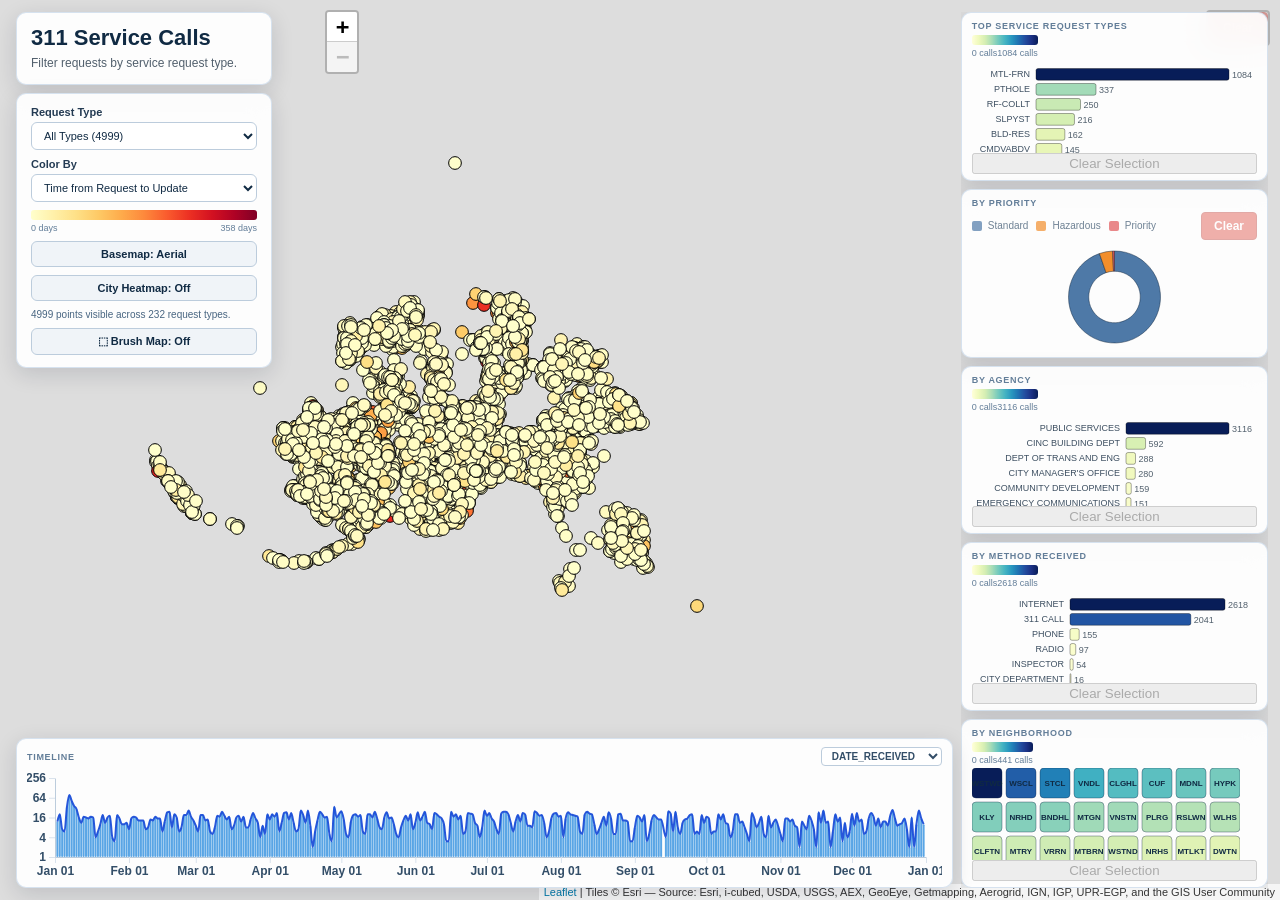
==== commit 65ae35c3: "Level-2 Timeline complete." ====
--- a/index.html
+++ b/index.html
@@ -1,21 +1,23 @@
 <!DOCTYPE html>
 <html>
 <head>
-    <title>Interactive map with Leaflet</title>
+    <title>Who you gonna call? 3-1-1!</title>
     <link rel="icon" href="data:;base64,iVBORwOKGO=" />
     <link rel="stylesheet" href="css/leaflet.css">
     <link rel="stylesheet" href="css/filterPanel.css">
     <link rel="stylesheet" href="css/barChart.css">
     <link rel="stylesheet" href="css/style.css">
-    <link rel="stylesheet" href="css/timelineChart.css">
     <link rel="stylesheet" href="css/neighborhoodHeatmap.css">
     <link rel="stylesheet" href="css/cityGridHeatmap.css">
     <link rel="stylesheet" href="css/priorityPieChart.css">
+    <link rel="stylesheet" href="css/timelineChart.css">
 </head>
 <body>
 
+    <!-- Map: full-viewport base layer -->
     <div id="my-map"></div>
 
+    <!-- Left column: header panel + toolbar panel stacked -->
     <div class="left-column">
         <div class="header-panel">
             <h1>311 Service Calls</h1>
@@ -44,6 +46,7 @@
         </div>
     </div>
 
+    <!-- Charts panel: right side, full height, 5 charts -->
     <div class="charts-panel">
         <div class="chart-card" id="chart-sr-type">
             <div class="chart-title">Top Service Request Types</div>
@@ -72,10 +75,16 @@
         </div>
     </div>
 
-    <!-- ✅ FIX 1: id changed to "timeline" and kept INSIDE body -->
+    <!-- Timeline panel: bottom center, spans between left side and charts panel -->
     <div class="timeline-panel">
-        <div class="chart-title">Timeline</div>
-        <div class="chart-body" id="timeline"></div>
+        <div class="chart-title timeline-title-row">
+            <span id="timeline-parameter-title">Timeline</span>
+            <select id="timeline-parameter-selector" class="timeline-parameter-selector">
+                <option value="dateReceived">DATE_RECEIVED</option>
+                <option value="dateResolved">DATE_RESOLVED</option>
+            </select>
+        </div>
+        <div class="chart-body" id="chart-timeline"></div>
     </div>
 
     <div id="tooltip"></div>
@@ -88,7 +97,7 @@
     <script src="js/neighborhoodHeatmap.js"></script>
     <script src="js/priorityPieChart.js"></script>
     <script src="js/barChart.js"></script>
-    <script src="js/timeline.js"></script>
+    <script src="js/timelineChart.js"></script>
     <script src="js/main.js"></script>
 
 </body>
--- a/css/style.css
+++ b/css/style.css
@@ -19,7 +19,8 @@
 /* ── Shared glass-panel surface ──────────────────────────── */
 .header-panel,
 .toolbar-panel,
-.chart-card {
+.chart-card,
+.timeline-panel {
   background: rgba(255, 255, 255, 0.92);
   backdrop-filter: blur(12px);
   -webkit-backdrop-filter: blur(12px);
@@ -32,7 +33,7 @@
 .left-column {
   position: fixed;
   top: 12px;
-  left: 55px;       /* clear Leaflet zoom controls (~34 px wide) */
+  left: 16px;       /* clear Leaflet zoom controls (~34 px wide) */
   bottom: auto;
   max-height: calc(100vh - 162px); /* 12px top + 130px timeline + 8px gap + 12px bottom */
   width: clamp(200px, 20vw, 270px);
@@ -69,6 +70,25 @@
   flex: 1;
   min-height: 0;
   overflow-y: auto;
+}
+
+/* Move Leaflet zoom controls to right of left panel */
+.leaflet-top.leaflet-left {
+  left: calc(55px + clamp(200px, 20vw, 270px) + 4px);
+}
+
+/* ── Timeline panel: bottom center ───────────────────────── */
+.timeline-panel {
+  position: fixed;
+  bottom: 12px;
+  left: 16px;
+  right: calc(20px + clamp(220px, 24vw, 330px));
+  height: 150px;
+  z-index: 900;
+  padding: 8px 10px 6px;
+  display: flex;
+  flex-direction: column;
+  pointer-events: all;
 }
 
 /* ── Charts panel: right side, full height ───────────────── */
@@ -154,6 +174,9 @@
   .left-column {
     left: 12px;
     width: clamp(180px, 42vw, 240px);
+  }
+  .leaflet-top.leaflet-left {
+    left: calc(12px + clamp(180px, 42vw, 240px) + 4px);
   }
   .charts-panel {
     width: clamp(180px, 38vw, 260px);
--- a/css/timelineChart.css
+++ b/css/timelineChart.css
@@ -1,58 +1,89 @@
-/* Timeline panel styles */
-.timeline-panel {
-  background: rgba(255, 255, 255, 0.92);
-  backdrop-filter: blur(12px);
-  -webkit-backdrop-filter: blur(12px);
-  border: 1px solid rgba(209, 223, 237, 0.88);
-  border-radius: 10px;
-  box-shadow: 0 6px 22px rgba(15, 23, 42, 0.14);
+/* ── Timeline Chart ──────────────────────────────────────── */
 
-  position: fixed;
-  bottom: 12px;
-  left: 55px;
-  right: calc(20px + clamp(220px, 24vw, 330px));
-  height: 150px;
-  z-index: 900;
-  padding: 8px 10px 6px;
-  display: flex;
-  flex-direction: column;
-  pointer-events: all;
-  overflow: hidden;
+.timeline-chart-svg {
+  display: block;
 }
 
-#timeline {
-  position: relative;
-  width: 100%;
-  height: 100%;
-  overflow-x: auto;
-  overflow-y: hidden;
-  scrollbar-width: thin;
+.timeline-title-row {
+  display: flex;
+  align-items: center;
+  justify-content: space-between;
+  gap: 8px;
 }
 
-#timeline svg {
-  display: block;
-  min-width: 100%;
-  height: 100%;
+.timeline-parameter-selector {
+  font-size: 10px;
+  font-weight: 600;
+  color: #334e68;
+  border: 1px solid #bcccdc;
+  border-radius: 4px;
+  background: #ffffff;
+  padding: 2px 6px;
 }
 
-#timeline .bar {
-  fill: #2c7fb8;
+/* Bars */
+.timeline-bar {
+  cursor: pointer;
+  transition: opacity 0.15s ease;
 }
 
-#timeline .bar:hover {
-  fill: #145a86;
+.timeline-trendline-path {
+  pointer-events: none;
 }
 
-#timeline .x-axis path,
-#timeline .x-axis line,
-#timeline .y-axis path,
-#timeline .y-axis line {
-  stroke: #7a90a6;
-  shape-rendering: crispEdges;
+/* X Axis */
+.timeline-x-axis .tick text {
+  font-size: 12px;
+  font-weight: 600;
+  fill: #334e68;
+  font-family: "Segoe UI", Tahoma, Geneva, Verdana, sans-serif;
 }
 
-#timeline .x-axis text,
-#timeline .y-axis text {
-  fill: #2b3e50;
-  font-size: 10px;
+.timeline-x-axis .domain {
+  stroke: #bcccdc;
 }
+
+.timeline-x-axis .tick line {
+  stroke: #d9e2ec;
+}
+
+/* Y Axis */
+.timeline-y-axis .tick text {
+  font-size: 12px;
+  font-weight: 600;
+  fill: #334e68;
+  font-family: "Segoe UI", Tahoma, Geneva, Verdana, sans-serif;
+}
+
+.timeline-y-axis .domain {
+  stroke: #bcccdc;
+}
+
+.timeline-y-axis .tick line {
+  stroke: #d9e2ec;
+}
+
+/* Brush selection rectangle */
+.timeline-brush .selection {
+  fill: #4299e1;
+  fill-opacity: 0.15;
+  stroke: #2b6cb0;
+  stroke-width: 1;
+}
+
+.timeline-brush .handle {
+  fill: #2b6cb0;
+  stroke: #1a365d;
+}
+
+/* Tooltip content */
+#tooltip .timeline-tooltip {
+  font-size: 12px;
+  line-height: 1.5;
+  color: #102a43;
+}
+
+#tooltip .timeline-tooltip strong {
+  font-weight: 700;
+  color: #0b2138;
+}
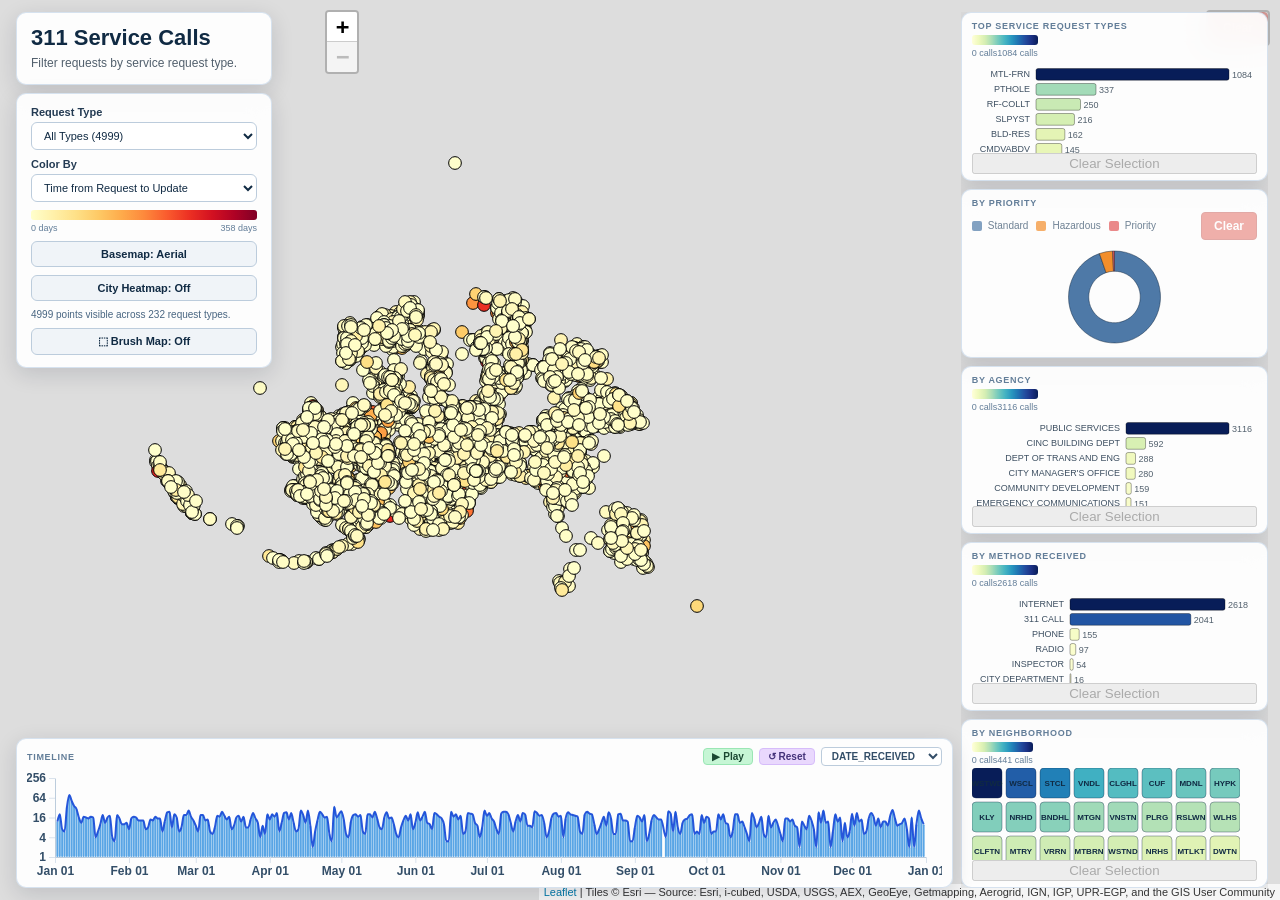
==== commit b0f35741: "Level-8 Animate the call" ====
--- a/index.html
+++ b/index.html
@@ -79,10 +79,14 @@
     <div class="timeline-panel">
         <div class="chart-title timeline-title-row">
             <span id="timeline-parameter-title">Timeline</span>
-            <select id="timeline-parameter-selector" class="timeline-parameter-selector">
-                <option value="dateReceived">DATE_RECEIVED</option>
-                <option value="dateResolved">DATE_RESOLVED</option>
-            </select>
+            <div class="timeline-controls">
+                <button id="timeline-animate-btn" class="timeline-animate-btn" type="button">&#9654; Play</button>
+                <button id="timeline-reset-btn" class="timeline-reset-btn" type="button">&#8634; Reset</button>
+                <select id="timeline-parameter-selector" class="timeline-parameter-selector">
+                    <option value="dateReceived">DATE_RECEIVED</option>
+                    <option value="dateResolved">DATE_RESOLVED</option>
+                </select>
+            </div>
         </div>
         <div class="chart-body" id="chart-timeline"></div>
     </div>
--- a/css/timelineChart.css
+++ b/css/timelineChart.css
@@ -11,6 +11,12 @@
   gap: 8px;
 }
 
+.timeline-controls {
+  display: flex;
+  align-items: center;
+  gap: 6px;
+}
+
 .timeline-parameter-selector {
   font-size: 10px;
   font-weight: 600;
@@ -19,6 +25,48 @@
   border-radius: 4px;
   background: #ffffff;
   padding: 2px 6px;
+}
+
+.timeline-animate-btn {
+  font-size: 10px;
+  font-weight: 700;
+  color: #1a4731;
+  background: #c6f6d5;
+  border: 1px solid #9ae6b4;
+  border-radius: 4px;
+  padding: 2px 8px;
+  cursor: pointer;
+  white-space: nowrap;
+}
+
+.timeline-animate-btn:hover {
+  background: #9ae6b4;
+}
+
+.timeline-animate-btn.playing {
+  color: #742a2a;
+  background: #fed7d7;
+  border-color: #feb2b2;
+}
+
+.timeline-animate-btn.playing:hover {
+  background: #feb2b2;
+}
+
+.timeline-reset-btn {
+  font-size: 10px;
+  font-weight: 700;
+  color: #44337a;
+  background: #e9d8fd;
+  border: 1px solid #d6bcfa;
+  border-radius: 4px;
+  padding: 2px 8px;
+  cursor: pointer;
+  white-space: nowrap;
+}
+
+.timeline-reset-btn:hover {
+  background: #d6bcfa;
 }
 
 /* Bars */
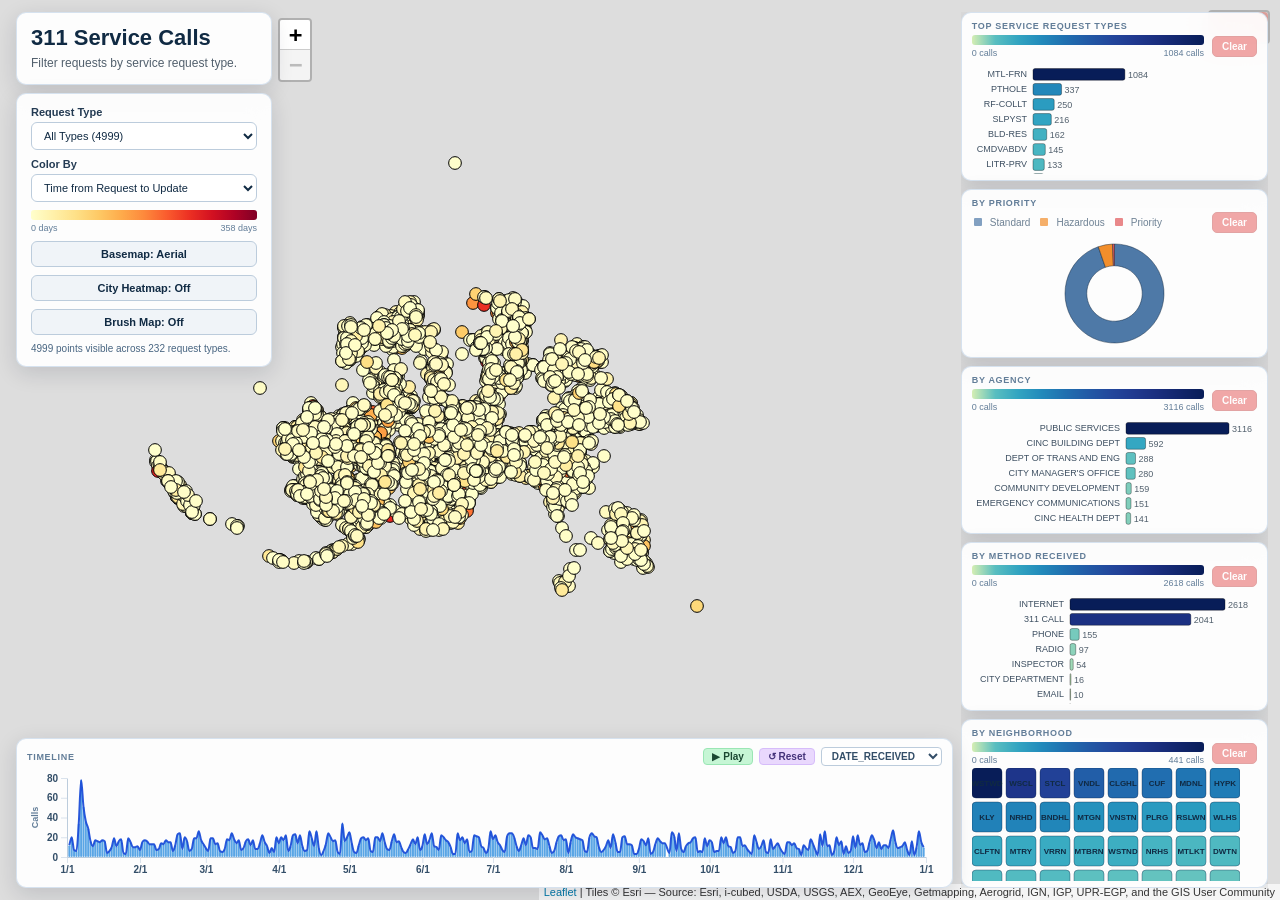
==== commit 875ddf63: "implemented color by service type filter and custom color picker. Updated color by colors and chart/" ====
--- a/index.html
+++ b/index.html
@@ -32,10 +32,12 @@
                 <option value="neighborhood">Neighborhood</option>
                 <option value="priority">Priority</option>
                 <option value="agency">Public Agency</option>
+                <option value="srType">Service Request Type</option>
             </select>
             <div id="color-legend" class="color-legend"></div>
             <button id="map-style-toggle" class="map-style-toggle" type="button">Basemap: Aerial</button>
             <button id="city-heatmap-toggle" class="map-style-toggle city-heatmap-toggle" type="button">City Heatmap: Off</button>
+            <button id="brush-map-btn" class="map-style-toggle" type="button">Brush Map: Off</button>
             <div id="filter-summary" class="filter-summary"></div>
             <div id="missing-gps" class="missing-gps-info"></div>
             <button id="clear-selection" class="clear-selection-btn" type="button" style="display:none;">Clear Selection</button>
--- a/css/filterPanel.css
+++ b/css/filterPanel.css
@@ -45,7 +45,8 @@
   background: #d9e2ec;
 }
 
-.city-heatmap-toggle.active {
+.city-heatmap-toggle.active,
+.map-style-toggle.active {
   background: #c7f9cc;
   border-color: #78c686;
   color: #0b4f1f;
@@ -71,7 +72,7 @@
 }
 
 .legend-swatch-list {
-  max-height: 130px;
+  max-height: 180px;
   overflow-y: auto;
 }
 
@@ -89,6 +90,45 @@
   height: 10px;
   border-radius: 2px;
   flex-shrink: 0;
+}
+
+/* Color picker — styled to look like the legend swatch */
+.legend-color-picker {
+  width: 12px;
+  height: 12px;
+  min-width: 12px;
+  padding: 0;
+  border-radius: 2px;
+  cursor: pointer;
+  flex-shrink: 0;
+  -webkit-appearance: none;
+  -moz-appearance: none;
+  appearance: none;
+  background: none;
+  overflow: hidden;
+}
+.legend-color-picker::-webkit-color-swatch-wrapper { padding: 0; }
+.legend-color-picker::-webkit-color-swatch { border: none; border-radius: 1px; }
+.legend-color-picker::-moz-color-swatch { border: none; border-radius: 1px; }
+
+/* Reset colors button */
+.legend-reset-btn {
+  display: block;
+  width: 100%;
+  margin-top: 5px;
+  padding: 3px 0;
+  font-size: 9px;
+  font-weight: 600;
+  color: #486581;
+  background: #f0f4f8;
+  border: 1px solid #bcccdc;
+  border-radius: 4px;
+  cursor: pointer;
+  text-align: center;
+}
+.legend-reset-btn:hover {
+  background: #d9e2ec;
+  color: #243b53;
 }
 
 .legend-swatch-label {
--- a/css/style.css
+++ b/css/style.css
@@ -72,9 +72,11 @@
   overflow-y: auto;
 }
 
-/* Move Leaflet zoom controls to right of left panel */
+/* Align Leaflet zoom controls inline with the header panel */
 .leaflet-top.leaflet-left {
-  left: calc(55px + clamp(200px, 20vw, 270px) + 4px);
+  top: 8px;
+  padding-top: 0;
+  left: calc(12px + clamp(200px, 20vw, 270px));
 }
 
 /* ── Timeline panel: bottom center ───────────────────────── */
@@ -176,7 +178,7 @@
     width: clamp(180px, 42vw, 240px);
   }
   .leaflet-top.leaflet-left {
-    left: calc(12px + clamp(180px, 42vw, 240px) + 4px);
+    left: calc(12px + clamp(180px, 42vw, 240px) + 8px);
   }
   .charts-panel {
     width: clamp(180px, 38vw, 260px);
@@ -221,21 +223,23 @@
 .chart-clear-btn,
 button[data-control="clear-selection"],
 .leaflet-control-clear {
-  background-color: #d93a2f !important;
-  color: #ffffff !important;
-  border: 1px solid #b72c23 !important;
-  border-radius: 6px;
+  background-color: #dc2626;
+  color: #ffffff;
+  border: 1px solid #b91c1c;
+  border-radius: 5px;
+  padding: 4px 9px;
+  font-size: 10px;
   font-weight: 700;
-  transition: background-color 0.2s ease, color 0.2s ease, border-color 0.2s ease;
-}
-
-/* Clear selection hover: black */
+  white-space: nowrap;
+  flex-shrink: 0;
+  transition: background-color 0.15s ease;
+}
+
+/* Clear selection hover: deep red */
 #clear-selection:hover,
 .chart-clear-btn:hover,
 button[data-control="clear-selection"]:hover,
 .leaflet-control-clear:hover {
-  background-color: #000000 !important;
-  color: #ffffff !important;
-  border-color: #000000 !important;
-}
-
+  background-color: #7f1d1d;
+}
+
--- a/css/timelineChart.css
+++ b/css/timelineChart.css
@@ -79,9 +79,17 @@
   pointer-events: none;
 }
 
+/* Y-axis label */
+.timeline-y-label {
+  font-size: 9px;
+  font-weight: 600;
+  fill: #627d98;
+  font-family: "Segoe UI", Tahoma, Geneva, Verdana, sans-serif;
+}
+
 /* X Axis */
 .timeline-x-axis .tick text {
-  font-size: 12px;
+  font-size: 10px;
   font-weight: 600;
   fill: #334e68;
   font-family: "Segoe UI", Tahoma, Geneva, Verdana, sans-serif;
@@ -97,7 +105,7 @@
 
 /* Y Axis */
 .timeline-y-axis .tick text {
-  font-size: 12px;
+  font-size: 10px;
   font-weight: 600;
   fill: #334e68;
   font-family: "Segoe UI", Tahoma, Geneva, Verdana, sans-serif;
@@ -113,15 +121,20 @@
 
 /* Brush selection rectangle */
 .timeline-brush .selection {
-  fill: #4299e1;
-  fill-opacity: 0.15;
-  stroke: #2b6cb0;
+  fill: #3b82f6;
+  fill-opacity: 0.12;
+  stroke: #2563eb;
   stroke-width: 1;
 }
 
 .timeline-brush .handle {
-  fill: #2b6cb0;
-  stroke: #1a365d;
+  fill: #2563eb;
+  stroke: none;
+  rx: 2;
+}
+
+.timeline-brush .overlay {
+  cursor: crosshair;
 }
 
 /* Tooltip content */
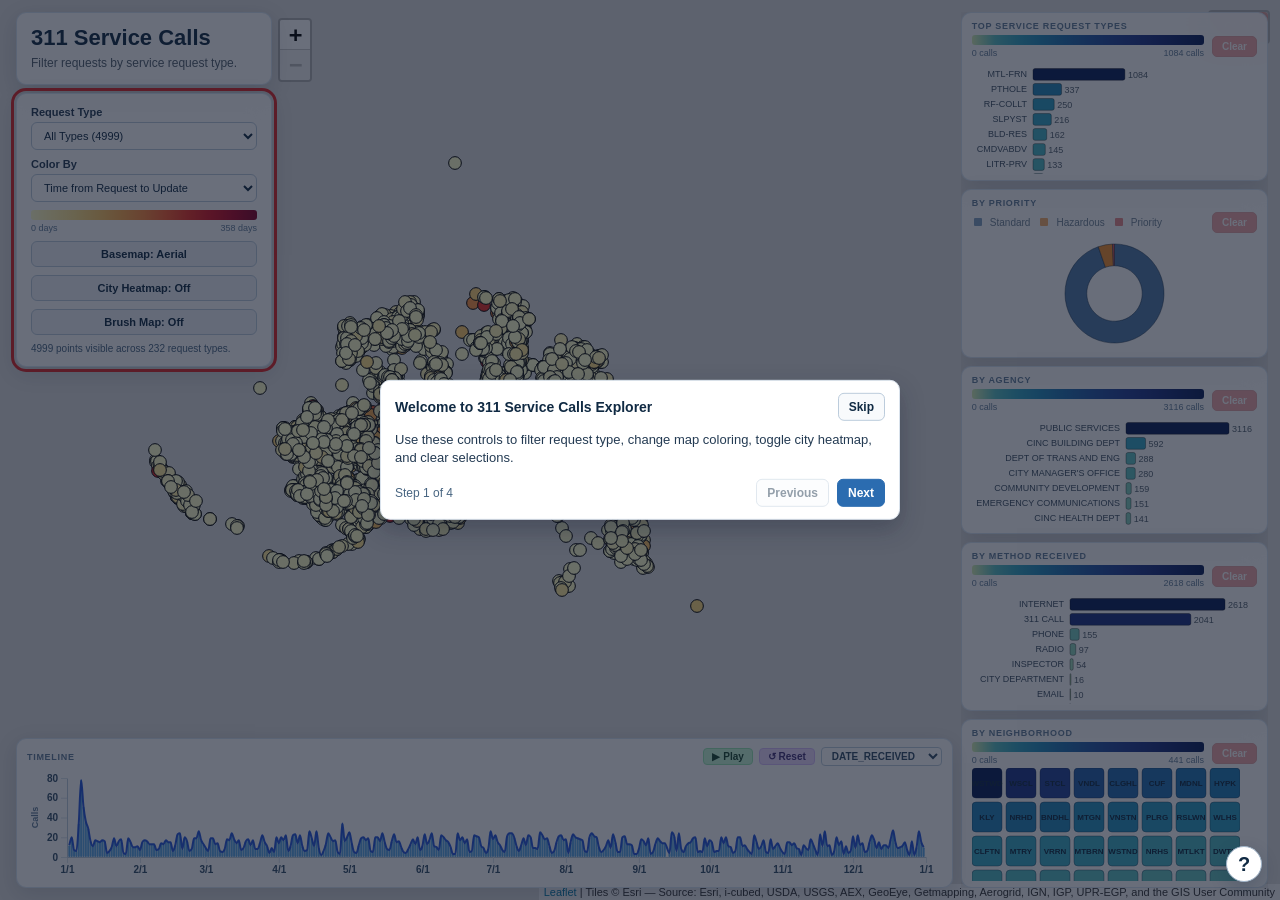
==== commit f8c7f52b: "Help button tooltip enhancement" ====
--- a/index.html
+++ b/index.html
@@ -11,6 +11,7 @@
     <link rel="stylesheet" href="css/cityGridHeatmap.css">
     <link rel="stylesheet" href="css/priorityPieChart.css">
     <link rel="stylesheet" href="css/timelineChart.css">
+    <link rel="stylesheet" href="css/tutorial.css">
 </head>
 <body>
 
@@ -93,6 +94,7 @@
         <div class="chart-body" id="chart-timeline"></div>
     </div>
 
+    <button id="tutorial-help-btn" class="tutorial-help-btn" type="button" aria-label="Open tutorial">?</button>
     <div id="tooltip"></div>
 
     <script src="js/d3.v6.min.js"></script>
@@ -104,6 +106,7 @@
     <script src="js/priorityPieChart.js"></script>
     <script src="js/barChart.js"></script>
     <script src="js/timelineChart.js"></script>
+    <script src="js/tutorial.js"></script>
     <script src="js/main.js"></script>
 
 </body>
--- a/css/style.css
+++ b/css/style.css
@@ -243,3 +243,14 @@
   background-color: #7f1d1d;
 }
 
+/* Blinking selected point on the map */
+@keyframes point-blink {
+  0%, 100% { stroke: red; stroke-width: 4px; }
+  50%      { stroke: rgb(0, 0, 0); stroke-width: 4px; }
+}
+
+.selected-point-blink {
+  animation: point-blink 0.8s ease-in-out infinite;
+  stroke-width: 4px !important;
+}
+
--- a/css/tutorial.css
+++ b/css/tutorial.css
@@ -0,0 +1,126 @@
+.tutorial-help-btn {
+  position: fixed;
+  right: 18px;
+  bottom: 18px;
+  width: 36px;
+  height: 36px;
+  border-radius: 50%;
+  border: 1px solid #9fb3c8;
+  background: #ffffff;
+  color: #102a43;
+  font-size: 20px;
+  font-weight: 700;
+  cursor: pointer;
+  z-index: 2001;
+  box-shadow: 0 6px 18px rgba(16, 42, 67, 0.2);
+}
+
+.tutorial-help-btn:hover {
+  background: #f0f4f8;
+}
+
+.tutorial-overlay {
+  position: fixed;
+  inset: 0;
+  z-index: 2000;
+}
+
+.tutorial-overlay.hidden {
+  display: none;
+}
+
+.tutorial-backdrop {
+  position: absolute;
+  inset: 0;
+  background: rgba(15, 23, 42, 0.62);
+}
+
+.tutorial-card {
+  position: absolute;
+  left: 50%;
+  top: 50%;
+  transform: translate(-50%, -50%);
+  width: min(520px, calc(100vw - 24px));
+  background: #ffffff;
+  border-radius: 10px;
+  border: 1px solid #d9e2ec;
+  box-shadow: 0 10px 24px rgba(15, 23, 42, 0.28);
+  padding: 12px 14px;
+}
+
+.tutorial-header {
+  display: flex;
+  justify-content: space-between;
+  align-items: center;
+  gap: 10px;
+}
+
+.tutorial-header h2 {
+  margin: 0;
+  font-size: 14px;
+  color: #102a43;
+}
+
+.tutorial-step-text {
+  margin: 10px 0 12px;
+  font-size: 13px;
+  line-height: 1.4;
+  color: #243b53;
+}
+
+.tutorial-footer {
+  display: flex;
+  justify-content: space-between;
+  align-items: center;
+  gap: 10px;
+}
+
+.tutorial-step-counter {
+  font-size: 12px;
+  color: #486581;
+}
+
+.tutorial-actions {
+  display: flex;
+  gap: 8px;
+}
+
+.tutorial-btn,
+.tutorial-skip-btn {
+  border: 1px solid #bcccdc;
+  background: #f8fafc;
+  color: #102a43;
+  border-radius: 6px;
+  padding: 6px 10px;
+  font-size: 12px;
+  font-weight: 600;
+  cursor: pointer;
+}
+
+.tutorial-btn-primary {
+  background: #2b6cb0;
+  border-color: #2b6cb0;
+  color: #ffffff;
+}
+
+.tutorial-btn:disabled {
+  opacity: 0.45;
+  cursor: default;
+}
+
+.tutorial-highlight-target {
+  position: relative !important;
+  z-index: 2002 !important;
+  outline: 3px solid #dc2626 !important;
+  outline-offset: 2px;
+  animation: tutorial-highlight-blink 0.8s ease-in-out infinite;
+}
+
+@keyframes tutorial-highlight-blink {
+  0%, 100% {
+    outline-color: #dc2626;
+  }
+  50% {
+    outline-color: #000000;
+  }
+}
